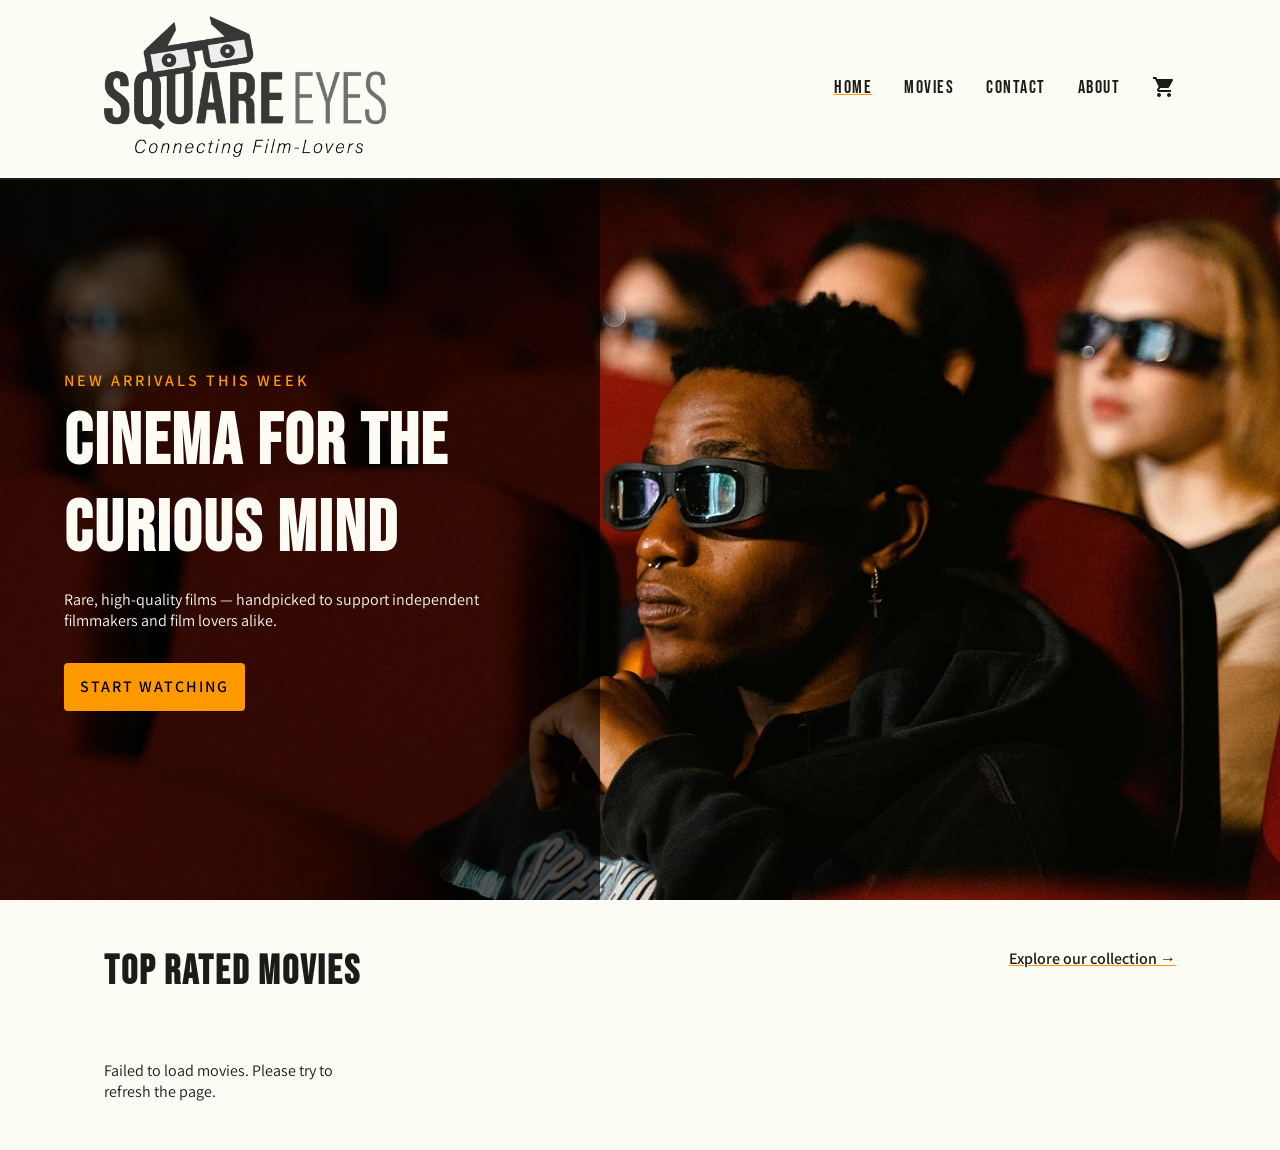
==== public/index.html @ 5e997b41 "WIP: Home page redesign, HTML and scripts update" ====
<!DOCTYPE html>
<html lang="en">

<head>
    <meta charset="UTF-8">
    <meta name="description" content="Discover unique, high-quality films handpicked to support independent filmmakers. Browse and buy movies at Square Eyes.">
    <meta name="viewport" content="width=device-width, initial-scale=1.0">
    <title>Square Eyes - Discover Independent Films</title>
    <link rel="stylesheet" href="assets/css/styles.css">
    <script src="assets/scripts/index.js" type="module" defer></script>
    <script src="assets/scripts/movie-card-renderer.js" type="module" defer></script>
</head>

<body>
<header>
    <div class="site-header">
        <a href="index.html" class="logo" aria-label="Square Eyes home page">
            <img src="assets/images/SquareEyes_Logo.png" alt="">
        </a>
        <nav aria-label="Site navigation menu">
            <ul class="nav-links">
                <li><a class="nav-link nav-link-active" href="index.html">Home</a></li>
                <li><a class="nav-link" href="movies.html">Movies</a></li>
                <li><a class="nav-link" href="contact.html">Contact</a></li>
                <li><a class="nav-link" href="about.html">About</a></li>
                <li>
                    <a href="checkout.html" aria-label="Cart">
                        <span class="material-icons">
                            shopping_cart
                        </span>
                    </a>
                </li>
            </ul>
        </nav>
    </div>
</header>

<main>
    <section class="hero">
        <div class="image-overlay">
            <div class="hero-content">
                <p class="hero-eyebrow">New arrivals this week</p>
                <h1 class="hero-headline">Cinema for the Curious Mind</h1>
                <p class="hero-sub">Rare, high-quality films — handpicked to support independent filmmakers and film lovers alike.</p>
                <button>Start Watching</button>
            </div>
        </div>
    </section>

    <div class="page-wrapper">
        <section class="section-content">
            <div class="top-rated-movies-section-header">
                <h2>Top Rated Movies</h2>
                <a class="link" href="movies.html">Explore our collection →</a>
            </div>
            <div class="card-grid" id="movies-container">
                <p id="loading">Fetching data, please wait...</p>
                <!-- Dynamically populated by JS -->
            </div>
        </section>
    </div>

        <!--<section class="promo-banner">
            <div class="promo-content">
                <p class="eyebrow">Our full collection</p>
                <h2>Hundreds of films.<br>One great price.</h2>
                <a href="movies.html" class="btn btn-outline">Explore our shop</a>
            </div>
            <div class="promo-image"></div>
        </section>
    </div>-->
</main>

<!--<footer>
    <div class="newsletter">
        <div class="page-wrapper newsletter-inner">
            <div class="newsletter-text">
                <p class="eyebrow">Stay in the loop</p>
                <h2>New movie, every week</h2>
                <p>We add fresh titles weekly. Be the first to know!</p>
            </div>
            <form class="newsletter-form" aria-label="Newsletter signup">
                <input type="email" placeholder="name@example.com" aria-label="Email address">
                <button type="submit" class="btn">Subscribe</button>
            </form>
        </div>
    </div>
    <div class="copyright">
        <p>Copyright © 2024 Square Eyes</p>
    </div>
</footer>-->

</body>
</html>
---- public/assets/css/styles.css ----
@import url("reset.css");
@import url("variables.css");
@import url('https://fonts.googleapis.com/icon?family=Material+Icons');

:root {
    font-size: 16px;
}

body {
    background-color: var(--color-background);
    font-size: 1rem;
    font-family: var(--font-body), sans-serif;
    color: var(--color-text);
}

h1, h2, .hero-headline {
    font-family: var(--font-display), sans-serif;
}

h1 {
    font-size: 3.5rem;
    letter-spacing: var(--letter-spacing-md);
}

h2 {
    font-size: 2.5rem;
    letter-spacing: var(--letter-spacing-md);
}

p {
    font-family: var(--font-body), sans-serif;
}

label {
    font-weight: 700;
    font-family: var(--font-body), sans-serif;
}

a {
    text-decoration: none;
    color: inherit;
}

header {
    position: sticky;
    top: 0;
    z-index: 10;
    display: flex;
    justify-content: center;
    background-color: var(--color-background);
    border-bottom: 2px solid var(--color-text);
}

main {
    flex: 1;
}

button {
    font-family: var(--font-body), sans-serif;
    text-transform: uppercase;
    font-size: inherit;
    font-weight: 600;
    letter-spacing: 2px;
    height: 3rem;
    width: auto;
    background-color: var(--color-primary);
    border: none;
    border-radius: 4px;
    padding-inline: 1rem;
}

button:hover {
}

.site-header {
    max-width: 75rem;
    width: 100%;
    padding: 1rem 4rem;
    display: flex;
    align-items: center;
    justify-content: space-between;
}

.logo img {
    width: 282px;
    aspect-ratio: 2;
}

.nav-links {
    list-style: none;
    display: flex;
    gap: 2rem;
    font-size: 1.125rem;
    letter-spacing: 1.5px;
}

.nav-link {
    font-family: var(--font-display), sans-serif;
}

.nav-link:hover {
    text-decoration: underline;
    text-decoration-color: var(--color-border);
}

.nav-link-active, .link {
    text-decoration: underline;
    text-decoration-color: var(--color-primary);
}

.link {
    font-weight: 600;
}

.nav-toggle {
}

.mobile-nav {
}

.mobile-nav ul {
}

.mobile-nav ul li a {
}

.page-wrapper {
    padding-inline: var(--space-7);
    max-width: 75rem;
    width: 100%;
    margin-block: 0;
    margin-inline: auto;
    padding-block: 3rem;
    gap: 3rem;
}

.hero {
    position: relative;
    height: 80vh;
    background-image: url('../images/Hero.jpg');
    background-size: cover;
    background-position: center 30%;
    display: flex;
}

.image-overlay {
    width: 100%;
    max-width: 37.5rem;
    height: 100%;
    background: rgba(0, 0, 0, 0.66);
    display: flex;
    flex-direction: column;
    justify-content: center;
    padding: 4rem;
}

.hero-content {
    color: var(--color-background);
}

.hero-headline {
    font-family: var(--font-display), sans-serif;
    font-size: 4.5rem;
    letter-spacing: 2px;
    padding-bottom: 1rem;
}

.hero-eyebrow {
    color: var(--color-primary);
    font-family: var(--font-body), sans-serif;
    font-weight: 600;
    text-transform: uppercase;
    letter-spacing: 3px;
    padding-bottom: 0.5rem;
}

.hero-sub {
    padding-bottom: 2rem;
}

.top-rated-movies-section-header {
    display: flex;
    justify-content: space-between;
}

.section-content {
    display: flex;
    flex-direction: column;
    gap: 4rem;
}

.card-grid {
    display: grid;
    grid-template-columns: repeat(4, 1fr);
    grid-template-areas: "movie1 movie2 movie3 movie4";
}

.card {
    width: 15.625rem;
    display: flex;
    flex-direction: column;
    gap: 1rem;
    padding: 1rem;
    border: solid 1px var(--color-border);
}

.card-content {
    display: flex;
    flex-direction: column;
    flex: 1;
    gap: var(--space-1);
}

.card-content-row {
    display: flex;
    justify-content: space-between;
    font-weight: 600;
}

.card-title {
    text-transform: uppercase;
    flex: 1;
}

.card img {
    width: 13.625rem;
    height: 21.25rem;
}

.card-tag {
    display: flex;
    align-items: center;
    height: 1.625rem;
    padding: var(--space-1);
    color: var(--color-background);
    background-color: var(--color-text);
    width: fit-content;
    border-radius: 4px;
}

.card-prices {
    display: flex;
    gap: var(--space-1);
}

.card-price-original {
    color: var(--color-text-muted);
    text-decoration: line-through;
}

.promo-banner {
}

.promo-content {
}

.promo-image {
}

.newsletter {
}

.newsletter-inner {
}

.newsletter-text {
}

.newsletter-form {
}

.newsletter-form input {
}

.contact-wrapper, .checkout-wrapper {

}

input,
textarea {
}

.filter-bar {
}

.filter-dropdown {
}

.movie-detail {
}

.movie-info {
}

.checkout-summary {
}

.hidden {
    display: none;
}

@media (max-width: 1024px) {
    .card-grid {
    }
}

@media (max-width: 768px) {
    .card-grid {
        
    }
}

@media (max-width: 480px) {
    :root {
        font-size: 14px;
    }
    
    .card-grid {
        
    }
}
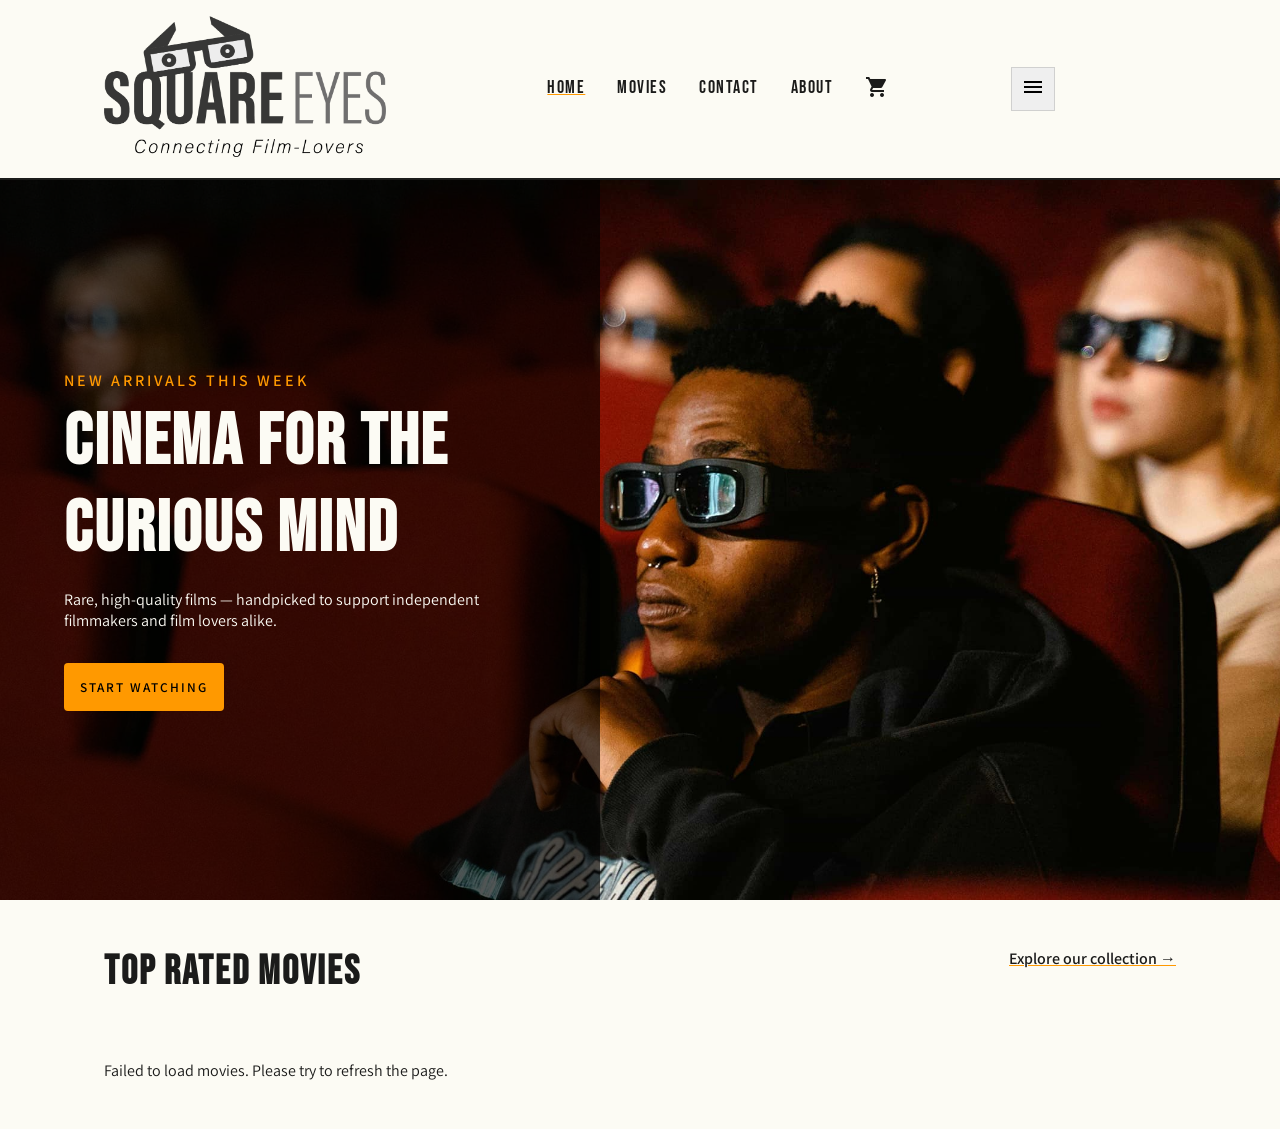
==== commit dda4a61a: "Desktop/Mobile nav work in progress" ====
--- a/public/index.html
+++ b/public/index.html
@@ -17,8 +17,8 @@
         <a href="index.html" class="logo" aria-label="Square Eyes home page">
             <img src="assets/images/SquareEyes_Logo.png" alt="">
         </a>
-        <nav aria-label="Site navigation menu">
-            <ul class="nav-links">
+        <nav class="desktop-nav" aria-label="Site navigation menu">
+            <ul class="desktop-nav-links">
                 <li><a class="nav-link nav-link-active" href="index.html">Home</a></li>
                 <li><a class="nav-link" href="movies.html">Movies</a></li>
                 <li><a class="nav-link" href="contact.html">Contact</a></li>
@@ -32,6 +32,12 @@
                 </li>
             </ul>
         </nav>
+        <button id="toggle-mobile-nav" class="mobile-nav-toggle" aria-label="Menu" type="button">
+            <span class="material-icons">menu</span>
+        </button>
+        <nav class="mobile-nav" aria-label="Mobile navigation menu">
+
+        </nav>
     </div>
 </header>
 
@@ -42,7 +48,7 @@
                 <p class="hero-eyebrow">New arrivals this week</p>
                 <h1 class="hero-headline">Cinema for the Curious Mind</h1>
                 <p class="hero-sub">Rare, high-quality films — handpicked to support independent filmmakers and film lovers alike.</p>
-                <button>Start Watching</button>
+                <button class="primary-button">Start Watching</button>
             </div>
         </div>
     </section>
--- a/public/assets/css/styles.css
+++ b/public/assets/css/styles.css
@@ -57,19 +57,23 @@
 
 button {
     font-family: var(--font-body), sans-serif;
+    border: none;
+}
+
+.primary-button {
+    font-family: var(--font-body), sans-serif;
     text-transform: uppercase;
-    font-size: inherit;
     font-weight: 600;
     letter-spacing: 2px;
     height: 3rem;
     width: auto;
-    background-color: var(--color-primary);
     border: none;
     border-radius: 4px;
     padding-inline: 1rem;
-}
-
-button:hover {
+    background-color: var(--color-primary);
+}
+
+.primary-button:hover {
 }
 
 .site-header {
@@ -86,7 +90,11 @@
     aspect-ratio: 2;
 }
 
-.nav-links {
+.desktop-nav {
+    display: block;
+}
+
+.desktop-nav-links {
     list-style: none;
     display: flex;
     gap: 2rem;
@@ -112,16 +120,13 @@
     font-weight: 600;
 }
 
-.nav-toggle {
+.mobile-nav-toggle {
+    width: 2.75rem;
+    height: 2.75rem;
+    border: 0.5px solid var(--color-border);
 }
 
 .mobile-nav {
-}
-
-.mobile-nav ul {
-}
-
-.mobile-nav ul li a {
 }
 
 .page-wrapper {
@@ -191,12 +196,12 @@
 
 .card-grid {
     display: grid;
-    grid-template-columns: repeat(4, 1fr);
-    grid-template-areas: "movie1 movie2 movie3 movie4";
+    grid-template-columns: repeat(auto-fit, minmax(min(100%, 155px), 1fr));
+    gap: var(--space-3);
 }
 
 .card {
-    width: 15.625rem;
+    width: 100%;
     display: flex;
     flex-direction: column;
     gap: 1rem;
@@ -208,13 +213,14 @@
     display: flex;
     flex-direction: column;
     flex: 1;
-    gap: var(--space-1);
+    gap: var(--space-2);
 }
 
 .card-content-row {
     display: flex;
     justify-content: space-between;
     font-weight: 600;
+    flex-wrap: wrap;
 }
 
 .card-title {
@@ -223,8 +229,8 @@
 }
 
 .card img {
-    width: 13.625rem;
-    height: 21.25rem;
+    width: 100%;
+    aspect-ratio: 2/3;
 }
 
 .card-tag {
@@ -300,22 +306,33 @@
 }
 
 @media (max-width: 1024px) {
-    .card-grid {
-    }
+
 }
 
 @media (max-width: 768px) {
-    .card-grid {
-        
-    }
+
 }
 
 @media (max-width: 480px) {
     :root {
         font-size: 14px;
     }
-    
-    .card-grid {
-        
-    }
-}
+
+    .primary-button {
+        height: 2.75rem;
+    }
+
+    .desktop-nav {
+        display: none;
+    }
+
+    .hero-headline {
+        font-size: 3rem;
+    }
+
+    .top-rated-movies-section-header {
+        flex-direction: column;
+        gap: 0.5rem;
+    }
+
+}
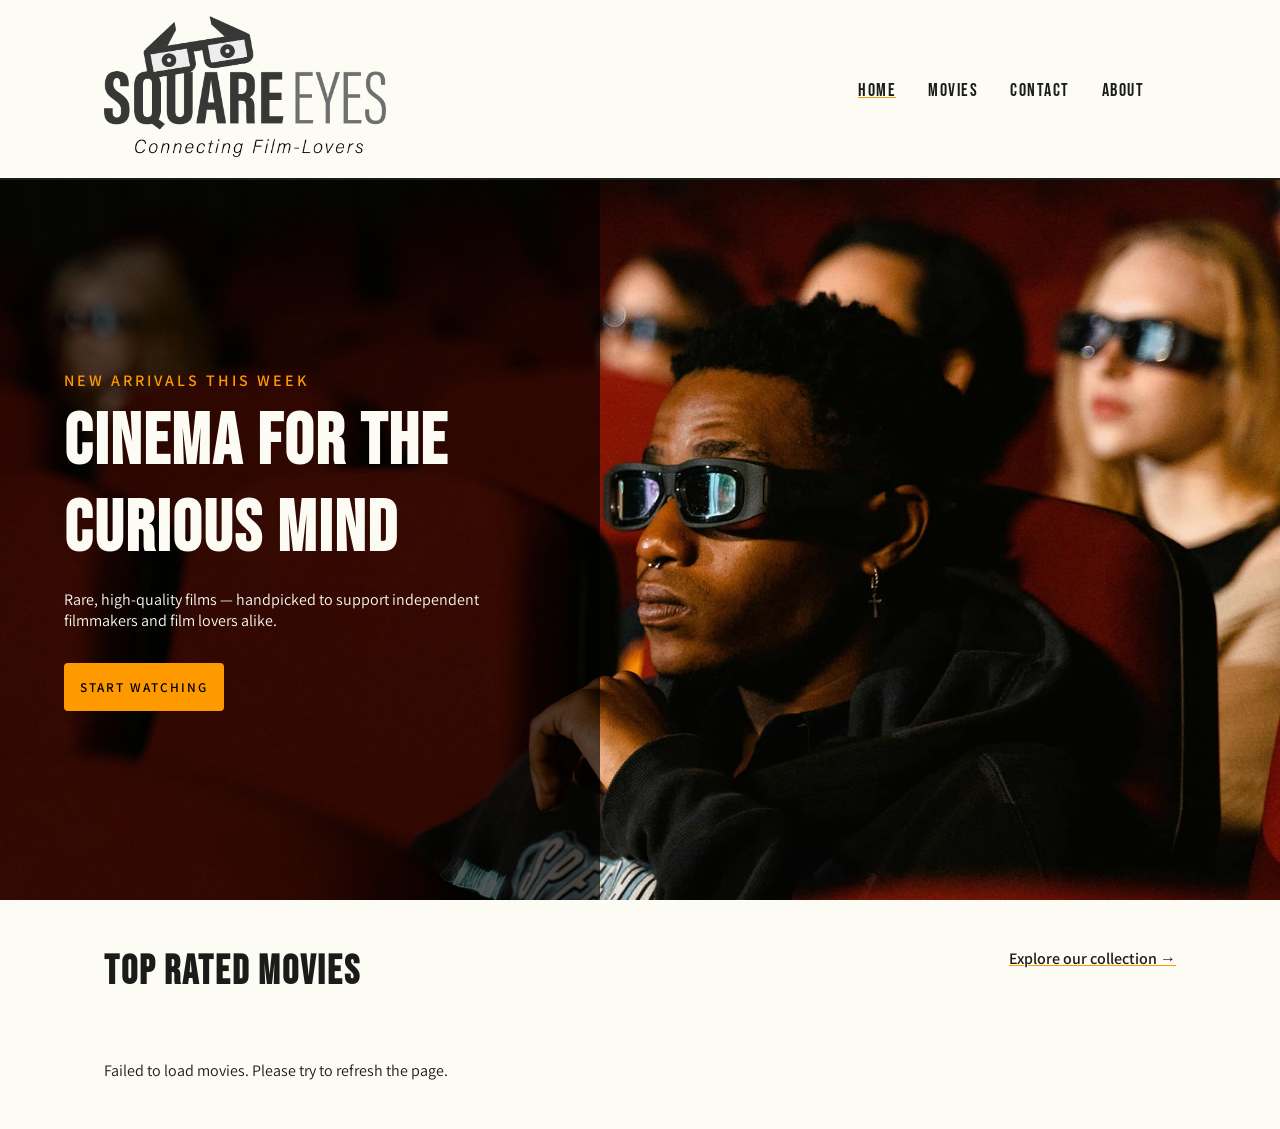
==== commit ccf56e1f: "Moved Header (desktop) into header.js." ====
--- a/public/index.html
+++ b/public/index.html
@@ -7,39 +7,13 @@
     <meta name="viewport" content="width=device-width, initial-scale=1.0">
     <title>Square Eyes - Discover Independent Films</title>
     <link rel="stylesheet" href="assets/css/styles.css">
+    <script src="assets/scripts/header.js" defer></script>
     <script src="assets/scripts/index.js" type="module" defer></script>
     <script src="assets/scripts/movie-card-renderer.js" type="module" defer></script>
 </head>
 
-<body>
-<header>
-    <div class="site-header">
-        <a href="index.html" class="logo" aria-label="Square Eyes home page">
-            <img src="assets/images/SquareEyes_Logo.png" alt="">
-        </a>
-        <nav class="desktop-nav" aria-label="Site navigation menu">
-            <ul class="desktop-nav-links">
-                <li><a class="nav-link nav-link-active" href="index.html">Home</a></li>
-                <li><a class="nav-link" href="movies.html">Movies</a></li>
-                <li><a class="nav-link" href="contact.html">Contact</a></li>
-                <li><a class="nav-link" href="about.html">About</a></li>
-                <li>
-                    <a href="checkout.html" aria-label="Cart">
-                        <span class="material-icons">
-                            shopping_cart
-                        </span>
-                    </a>
-                </li>
-            </ul>
-        </nav>
-        <button id="toggle-mobile-nav" class="mobile-nav-toggle" aria-label="Menu" type="button">
-            <span class="material-icons">menu</span>
-        </button>
-        <nav class="mobile-nav" aria-label="Mobile navigation menu">
-
-        </nav>
-    </div>
-</header>
+<body data-page="index">
+<header></header>
 
 <main>
     <section class="hero">
@@ -92,7 +66,7 @@
         </div>
     </div>
     <div class="copyright">
-        <p>Copyright © 2024 Square Eyes</p>
+        <p>Copyright © 2026 Square Eyes</p>
     </div>
 </footer>-->
 
--- a/public/assets/css/styles.css
+++ b/public/assets/css/styles.css
@@ -111,7 +111,7 @@
     text-decoration-color: var(--color-border);
 }
 
-.nav-link-active, .link {
+.desktop-nav-link-active, .link {
     text-decoration: underline;
     text-decoration-color: var(--color-primary);
 }
@@ -127,6 +127,14 @@
 }
 
 .mobile-nav {
+    display: flex;
+    flex-direction: column;
+    padding-top: 0.5rem;
+    border-bottom: 0.5px solid var(--color-border);
+}
+
+.mobile-nav > .nav-link {
+    border: 1px solid red;
 }
 
 .page-wrapper {
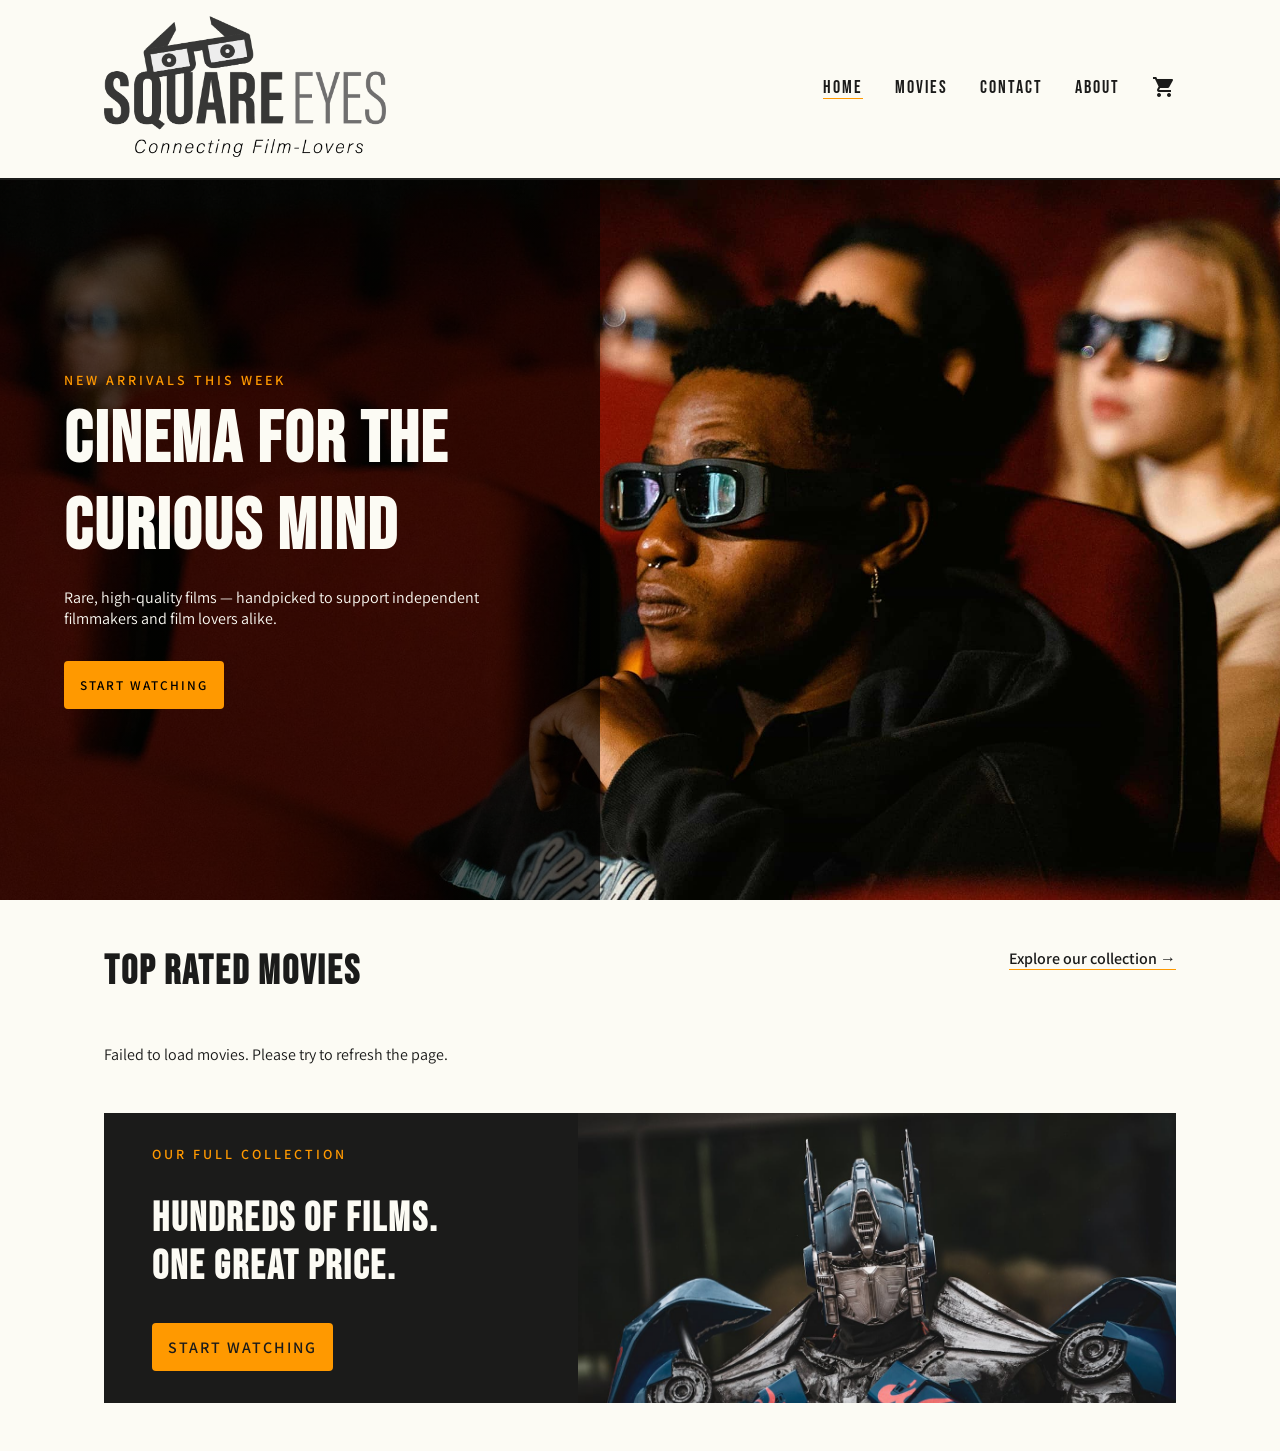
==== commit 5b5e512a: "Added promo banner and removed commented out old footer from index.html." ====
--- a/public/index.html
+++ b/public/index.html
@@ -19,14 +19,13 @@
     <section class="hero">
         <div class="image-overlay">
             <div class="hero-content">
-                <p class="hero-eyebrow">New arrivals this week</p>
+                <p class="hero-eyebrow eyebrow">New arrivals this week</p>
                 <h1 class="hero-headline">Cinema for the Curious Mind</h1>
                 <p class="hero-sub">Rare, high-quality films — handpicked to support independent filmmakers and film lovers alike.</p>
                 <button class="primary-button">Start Watching</button>
             </div>
         </div>
     </section>
-
     <div class="page-wrapper">
         <section class="section-content">
             <div class="top-rated-movies-section-header">
@@ -38,37 +37,17 @@
                 <!-- Dynamically populated by JS -->
             </div>
         </section>
+        <section class="section-content">
+            <div class="promo-banner">
+                <div class="promo-content">
+                    <p class="eyebrow">Our full collection</p>
+                    <h2>Hundreds of films.<br>One great price.</h2>
+                    <a href="movies.html" class="primary-button">Start Watching</a>
+                </div>
+                <div class="promo-image"></div>
+            </div>
+        </section>
     </div>
-
-        <!--<section class="promo-banner">
-            <div class="promo-content">
-                <p class="eyebrow">Our full collection</p>
-                <h2>Hundreds of films.<br>One great price.</h2>
-                <a href="movies.html" class="btn btn-outline">Explore our shop</a>
-            </div>
-            <div class="promo-image"></div>
-        </section>
-    </div>-->
 </main>
-
-<!--<footer>
-    <div class="newsletter">
-        <div class="page-wrapper newsletter-inner">
-            <div class="newsletter-text">
-                <p class="eyebrow">Stay in the loop</p>
-                <h2>New movie, every week</h2>
-                <p>We add fresh titles weekly. Be the first to know!</p>
-            </div>
-            <form class="newsletter-form" aria-label="Newsletter signup">
-                <input type="email" placeholder="name@example.com" aria-label="Email address">
-                <button type="submit" class="btn">Subscribe</button>
-            </form>
-        </div>
-    </div>
-    <div class="copyright">
-        <p>Copyright © 2026 Square Eyes</p>
-    </div>
-</footer>-->
-
 </body>
 </html>
--- a/public/assets/css/styles.css
+++ b/public/assets/css/styles.css
@@ -69,7 +69,7 @@
     width: auto;
     border: none;
     border-radius: 4px;
-    padding-inline: 1rem;
+    padding-inline: var(--space-3);
     background-color: var(--color-primary);
 }
 
@@ -79,14 +79,15 @@
 .site-header {
     max-width: 75rem;
     width: 100%;
-    padding: 1rem 4rem;
-    display: flex;
+    padding: var(--space-3) var(--space-7);
+    display: flex;
+    flex-wrap: wrap;
     align-items: center;
     justify-content: space-between;
 }
 
 .logo img {
-    width: 282px;
+    width: 17.625rem;
     aspect-ratio: 2;
 }
 
@@ -97,9 +98,9 @@
 .desktop-nav-links {
     list-style: none;
     display: flex;
-    gap: 2rem;
+    gap: var(--space-5);
     font-size: 1.125rem;
-    letter-spacing: 1.5px;
+    letter-spacing: 2px;
 }
 
 .nav-link {
@@ -107,34 +108,50 @@
 }
 
 .nav-link:hover {
-    text-decoration: underline;
-    text-decoration-color: var(--color-border);
-}
-
-.desktop-nav-link-active, .link {
-    text-decoration: underline;
-    text-decoration-color: var(--color-primary);
+    border-bottom: 1px solid var(--color-border);
+}
+
+.nav-link-active, .link {
+    border-bottom: 1px solid var(--color-primary);
 }
 
 .link {
     font-weight: 600;
+    height: fit-content;
 }
 
 .mobile-nav-toggle {
-    width: 2.75rem;
-    height: 2.75rem;
-    border: 0.5px solid var(--color-border);
+    display: none;
 }
 
 .mobile-nav {
-    display: flex;
-    flex-direction: column;
-    padding-top: 0.5rem;
-    border-bottom: 0.5px solid var(--color-border);
-}
-
-.mobile-nav > .nav-link {
-    border: 1px solid red;
+    display: none;
+}
+
+.mobile-nav-links {
+    list-style: none;
+    display: flex;
+    flex-direction: column;
+    align-items: flex-end;
+    gap: var(--space-1);
+    font-size: 1rem;
+    letter-spacing: 2px;
+    padding-block: var(--space-1);
+    padding-inline: 0;
+    width: 100%;
+}
+
+.mobile-nav-links li {
+    width: 100%;
+}
+
+.mobile-nav .nav-link {
+    display: flex;
+    justify-content: flex-end;
+    align-items: center;
+    min-height: 3rem;
+    border-bottom: 1px solid var(--color-border);
+    gap: var(--space-1);
 }
 
 .page-wrapper {
@@ -143,8 +160,10 @@
     width: 100%;
     margin-block: 0;
     margin-inline: auto;
-    padding-block: 3rem;
-    gap: 3rem;
+    padding-block: var(--space-6);
+    display: flex;
+    flex-direction: column;
+    gap: var(--space-6);
 }
 
 .hero {
@@ -160,14 +179,15 @@
     width: 100%;
     max-width: 37.5rem;
     height: 100%;
-    background: rgba(0, 0, 0, 0.66);
+    background: linear-gradient(to right, rgba(0, 0, 0, 0.66) 100%, transparent);
     display: flex;
     flex-direction: column;
     justify-content: center;
-    padding: 4rem;
+    padding: var(--space-7);
 }
 
 .hero-content {
+    max-width: 29.5rem;
     color: var(--color-background);
 }
 
@@ -175,20 +195,24 @@
     font-family: var(--font-display), sans-serif;
     font-size: 4.5rem;
     letter-spacing: 2px;
-    padding-bottom: 1rem;
-}
-
-.hero-eyebrow {
+    padding-bottom: var(--space-3);
+}
+
+.eyebrow {
     color: var(--color-primary);
     font-family: var(--font-body), sans-serif;
+    font-size: 0.875rem;
     font-weight: 600;
     text-transform: uppercase;
     letter-spacing: 3px;
-    padding-bottom: 0.5rem;
+}
+
+.hero-eyebrow {
+    padding-bottom: var(--space-2);
 }
 
 .hero-sub {
-    padding-bottom: 2rem;
+    padding-bottom: var(--space-5);
 }
 
 .top-rated-movies-section-header {
@@ -199,7 +223,7 @@
 .section-content {
     display: flex;
     flex-direction: column;
-    gap: 4rem;
+    gap: var(--space-6);
 }
 
 .card-grid {
@@ -212,8 +236,8 @@
     width: 100%;
     display: flex;
     flex-direction: column;
-    gap: 1rem;
-    padding: 1rem;
+    gap: var(--space-3);
+    padding: var(--space-3);
     border: solid 1px var(--color-border);
 }
 
@@ -263,12 +287,33 @@
 }
 
 .promo-banner {
+    display: flex;
 }
 
 .promo-content {
+    display: flex;
+    flex-direction: column;
+    background-color: var(--color-text);
+    color: var(--color-background);
+    flex: 1;
+    gap: var(--space-5);
+    padding-inline: var(--space-6);
+    padding-block: var(--space-5);
+    max-width: 29.625rem;
+}
+
+.promo-content .primary-button {
+    width: fit-content;
+    color: var(--color-text);
+    display: flex;
+    align-items: center;
 }
 
 .promo-image {
+    background-image: url('../images/Banner.jpg');
+    background-size: cover;
+    background-position: center 30%;
+    flex: 1;
 }
 
 .newsletter {
@@ -314,11 +359,52 @@
 }
 
 @media (max-width: 1024px) {
-
+    .image-overlay {
+        max-width: 100%;
+    }
 }
 
 @media (max-width: 768px) {
-
+    .desktop-nav {
+        display: none;
+    }
+
+    .mobile-nav-toggle {
+        display: flex;
+        align-items: center;
+        justify-content: center;
+        width: 2.75rem;
+        height: 2.75rem;
+        border: 1px solid var(--color-border);
+        background-color: var(--color-background);
+    }
+
+    .mobile-nav {
+        width: 100%;
+        padding-top: var(--space-2);
+    }
+
+    .mobile-nav.is-open {
+        display: flex;
+    }
+
+    .logo img {
+        width: 13.5rem;
+    }
+
+    .nav-link-active {
+        padding-right: var(--space-2);
+        border-bottom: none;
+        border-right: 3px solid var(--color-primary);
+    }
+
+    .promo-content {
+        max-width: 100%;
+    }
+    
+    .promo-image {
+        display: none;
+    }
 }
 
 @media (max-width: 480px) {
@@ -326,21 +412,29 @@
         font-size: 14px;
     }
 
+    .logo img {
+        width: 9.75rem;
+    }
+
+    .site-header {
+        padding: 4.25rem 1rem 1rem 1rem;
+    }
+    
+    .material-icons {
+        font-size: 1.25rem;    
+    }
+
     .primary-button {
         height: 2.75rem;
     }
 
-    .desktop-nav {
-        display: none;
-    }
-
     .hero-headline {
         font-size: 3rem;
     }
 
     .top-rated-movies-section-header {
         flex-direction: column;
-        gap: 0.5rem;
-    }
-
-}
+        align-items: flex-start;
+        gap: var(--space-2);
+    }
+}
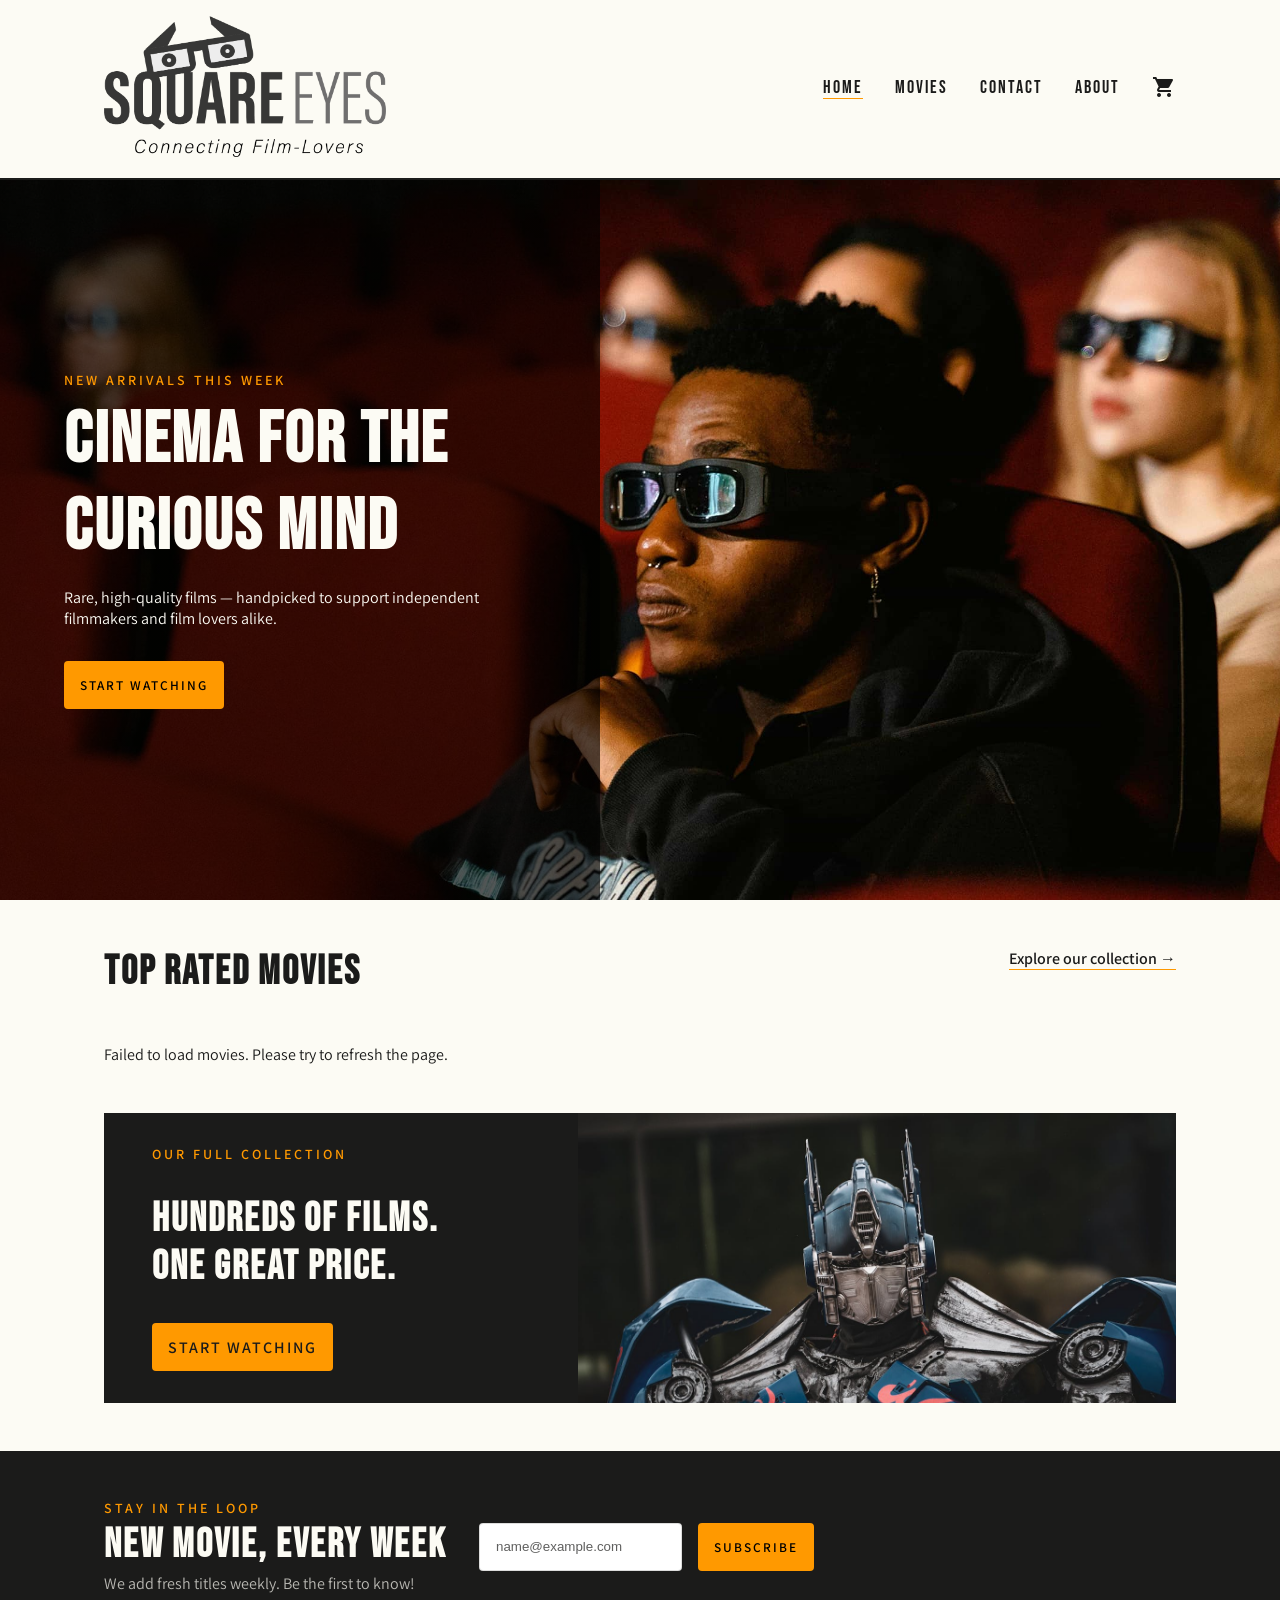
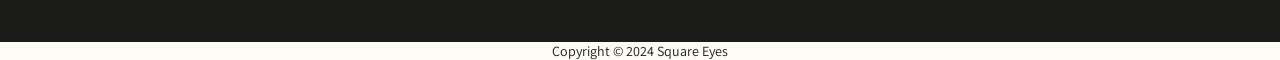
==== commit 4606461f: "Added Footer and finalised home page." ====
--- a/public/index.html
+++ b/public/index.html
@@ -8,6 +8,7 @@
     <title>Square Eyes - Discover Independent Films</title>
     <link rel="stylesheet" href="assets/css/styles.css">
     <script src="assets/scripts/header.js" defer></script>
+    <script src="assets/scripts/footer.js" defer></script>
     <script src="assets/scripts/index.js" type="module" defer></script>
     <script src="assets/scripts/movie-card-renderer.js" type="module" defer></script>
 </head>
--- a/public/assets/css/styles.css
+++ b/public/assets/css/styles.css
@@ -19,12 +19,12 @@
 
 h1 {
     font-size: 3.5rem;
-    letter-spacing: var(--letter-spacing-md);
+    letter-spacing: var(--letter-space-1);
 }
 
 h2 {
     font-size: 2.5rem;
-    letter-spacing: var(--letter-spacing-md);
+    letter-spacing: var(--letter-space-1);
 }
 
 p {
@@ -32,8 +32,7 @@
 }
 
 label {
-    font-weight: 700;
-    font-family: var(--font-body), sans-serif;
+     font-weight: 600;
 }
 
 a {
@@ -64,11 +63,11 @@
     font-family: var(--font-body), sans-serif;
     text-transform: uppercase;
     font-weight: 600;
-    letter-spacing: 2px;
+    letter-spacing: var(--letter-space-1);
     height: 3rem;
     width: auto;
     border: none;
-    border-radius: 4px;
+    border-radius: 0.25rem;
     padding-inline: var(--space-3);
     background-color: var(--color-primary);
 }
@@ -100,7 +99,7 @@
     display: flex;
     gap: var(--space-5);
     font-size: 1.125rem;
-    letter-spacing: 2px;
+    letter-spacing: var(--letter-space-1);
 }
 
 .nav-link {
@@ -135,7 +134,7 @@
     align-items: flex-end;
     gap: var(--space-1);
     font-size: 1rem;
-    letter-spacing: 2px;
+    letter-spacing: var(--letter-space-1);
     padding-block: var(--space-1);
     padding-inline: 0;
     width: 100%;
@@ -194,7 +193,7 @@
 .hero-headline {
     font-family: var(--font-display), sans-serif;
     font-size: 4.5rem;
-    letter-spacing: 2px;
+    letter-spacing: var(--letter-space-1);
     padding-bottom: var(--space-3);
 }
 
@@ -204,7 +203,7 @@
     font-size: 0.875rem;
     font-weight: 600;
     text-transform: uppercase;
-    letter-spacing: 3px;
+    letter-spacing: var(--letter-space-2);
 }
 
 .hero-eyebrow {
@@ -270,10 +269,12 @@
     align-items: center;
     height: 1.625rem;
     padding: var(--space-1);
+    font-size: 0.875rem;
+    font-weight: 600;
     color: var(--color-background);
     background-color: var(--color-text);
     width: fit-content;
-    border-radius: 4px;
+    border-radius: 0.25rem;
 }
 
 .card-prices {
@@ -317,26 +318,64 @@
 }
 
 .newsletter {
-}
-
-.newsletter-inner {
+    background-color: var(--color-text);
+}
+
+.newsletter-content {
+    display: flex;
+    flex-direction: row;
+    gap: var(--space-5);
+    align-items: center;
 }
 
 .newsletter-text {
+    display: flex;
+    flex-direction: column;
+    gap: var(--space-1);
+}
+
+.newsletter-text h2 {
+    color: var(--color-background);
+}
+
+.newsletter-subtext {
+    color: var(--color-dark-text-muted);
 }
 
 .newsletter-form {
-}
-
-.newsletter-form input {
-}
-
-.contact-wrapper, .checkout-wrapper {
-
-}
-
-input,
-textarea {
+    display: flex;
+    gap: var(--space-3);
+}
+
+.input-text {
+    background: #FFFFFF;
+    padding-inline: var(--space-3);
+    border: 1px solid var(--color-border);
+    border-radius: 0.25rem;
+}
+
+.input-text::placeholder {
+    color: var(--color-text-muted);
+}
+
+.input-text:focus {
+    outline: 2px solid var(--color-primary);
+    outline-offset: 0;
+}
+
+.input-regular {
+    height: 3rem;
+}
+
+.input-area {
+    padding-block: var(--space-3);
+    resize: none;
+}
+
+.copyright {
+    font-size: 0.875rem;
+    display: flex;
+    justify-content: center;
 }
 
 .filter-bar {
@@ -405,11 +444,20 @@
     .promo-image {
         display: none;
     }
+    
+    .newsletter-content {
+        flex-direction: column;
+        align-self: center;
+    }
+    
+    .newsletter-form {
+        width: 100%;
+    }
 }
 
 @media (max-width: 480px) {
-    :root {
-        font-size: 14px;
+    body {
+        font-size: 0.875rem;
     }
 
     .logo img {
@@ -419,13 +467,25 @@
     .site-header {
         padding: 4.25rem 1rem 1rem 1rem;
     }
-    
+
     .material-icons {
-        font-size: 1.25rem;    
+        font-size: 1.25rem;
     }
 
     .primary-button {
         height: 2.75rem;
+    }
+
+    h1 {
+        font-size: 2.5rem;
+    }
+
+    h2 {
+        font-size: 2rem;
+    }
+
+    h3 {
+        font-size: 1.5rem;
     }
 
     .hero-headline {
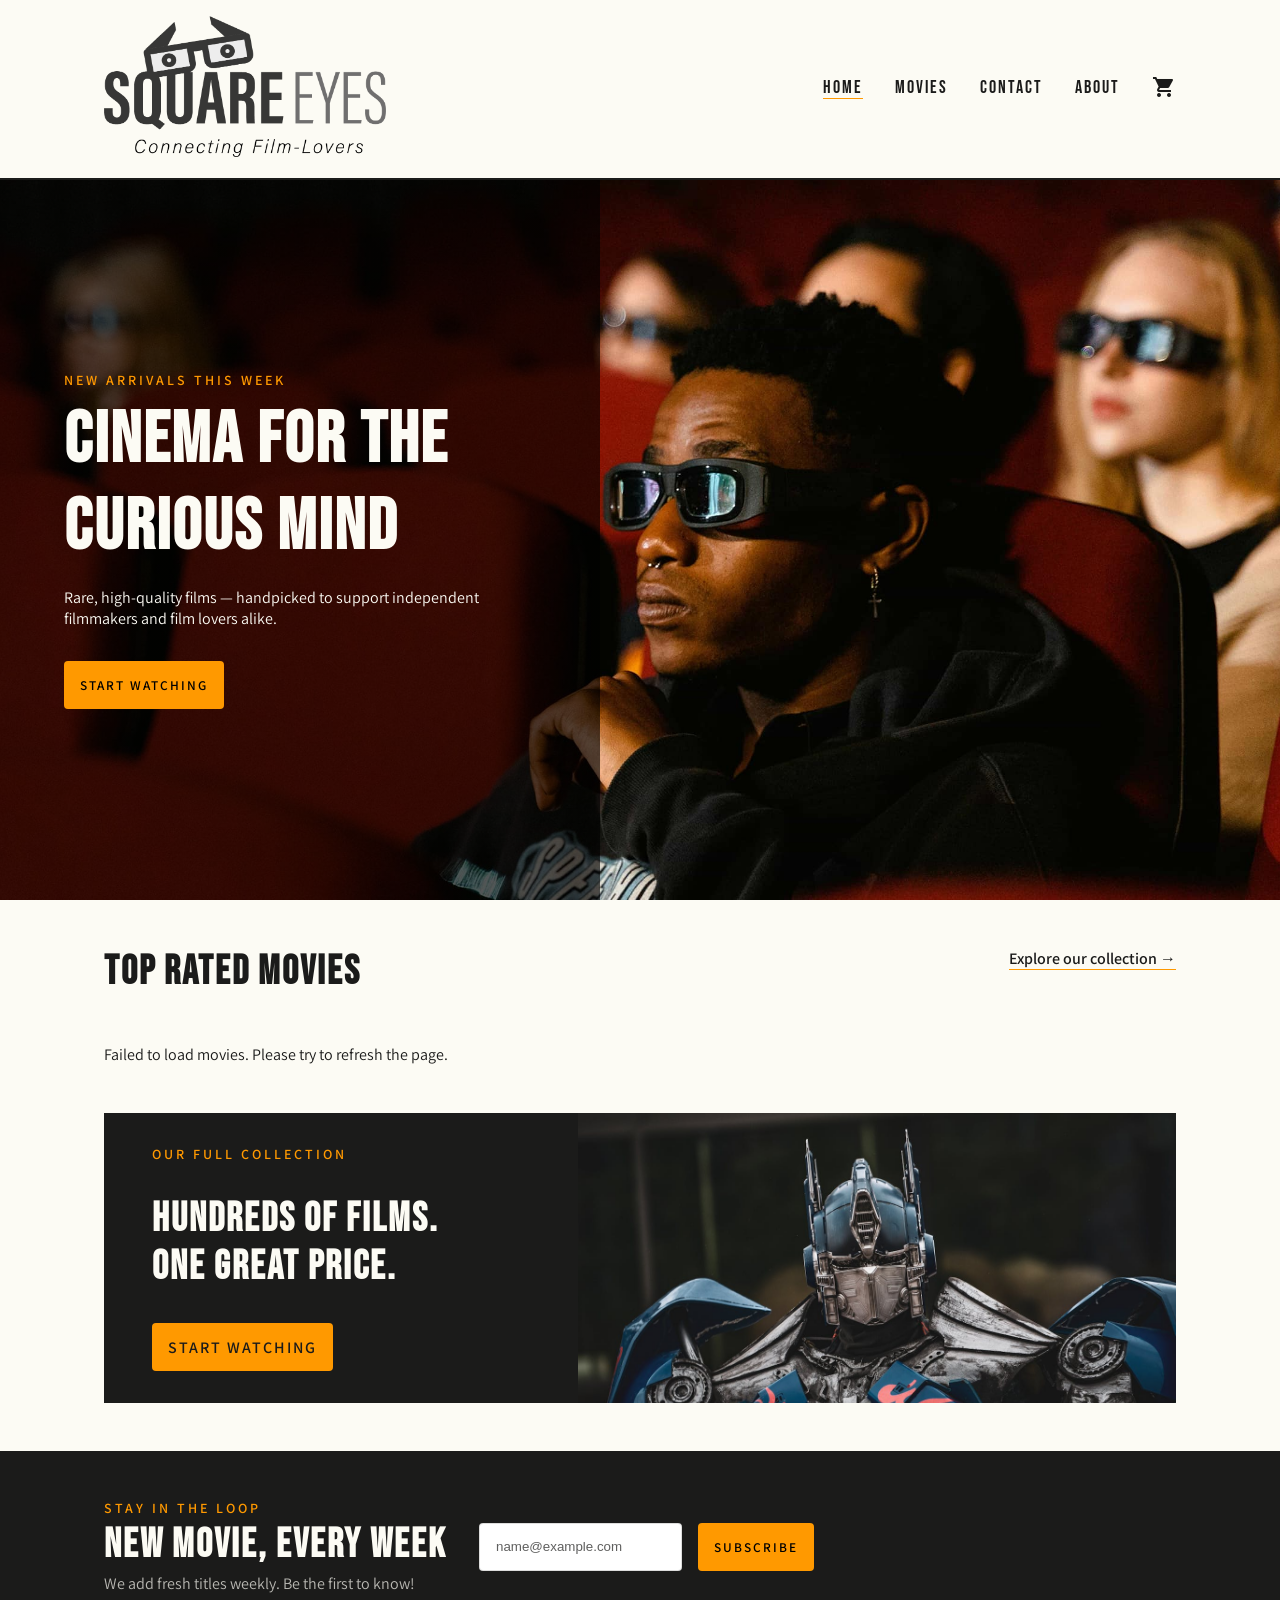
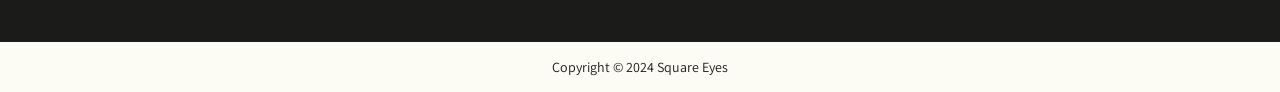
==== commit e12a7263: "Updated Footer to leave <footer></footer> placeholders in the HTML code, like we have done with <hea" ====
--- a/public/index.html
+++ b/public/index.html
@@ -1,6 +1,5 @@
 <!DOCTYPE html>
 <html lang="en">
-
 <head>
     <meta charset="UTF-8">
     <meta name="description" content="Discover unique, high-quality films handpicked to support independent filmmakers. Browse and buy movies at Square Eyes.">
@@ -12,10 +11,8 @@
     <script src="assets/scripts/index.js" type="module" defer></script>
     <script src="assets/scripts/movie-card-renderer.js" type="module" defer></script>
 </head>
-
 <body data-page="index">
 <header></header>
-
 <main>
     <section class="hero">
         <div class="image-overlay">
@@ -50,5 +47,6 @@
         </section>
     </div>
 </main>
+<footer></footer>
 </body>
 </html>
--- a/public/assets/css/styles.css
+++ b/public/assets/css/styles.css
@@ -227,7 +227,7 @@
 
 .card-grid {
     display: grid;
-    grid-template-columns: repeat(auto-fit, minmax(min(100%, 155px), 1fr));
+    grid-template-columns: repeat(auto-fit, minmax(min(100%, max(155px, calc((100% - 3 * var(--space-3)) / 4))), 1fr));
     gap: var(--space-3);
 }
 
@@ -376,6 +376,7 @@
     font-size: 0.875rem;
     display: flex;
     justify-content: center;
+    padding-block: var(--space-3);
 }
 
 .filter-bar {
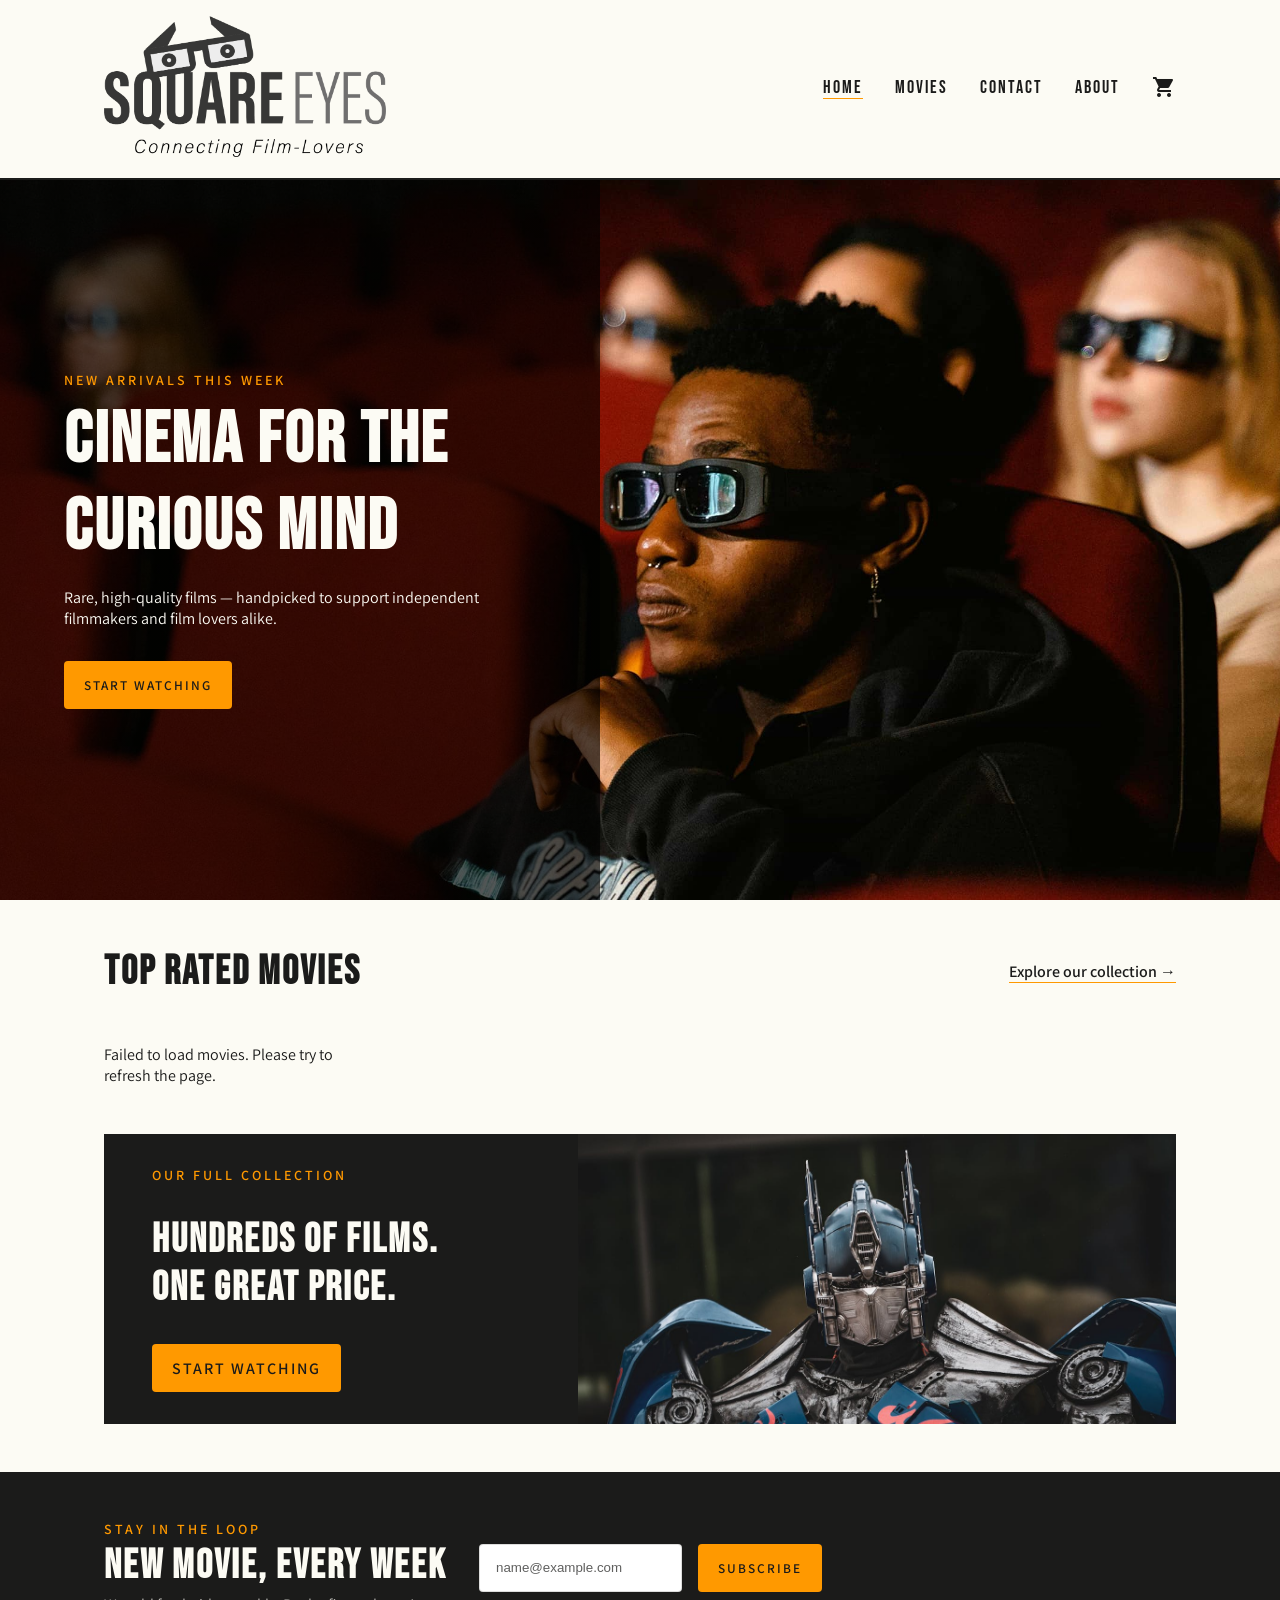
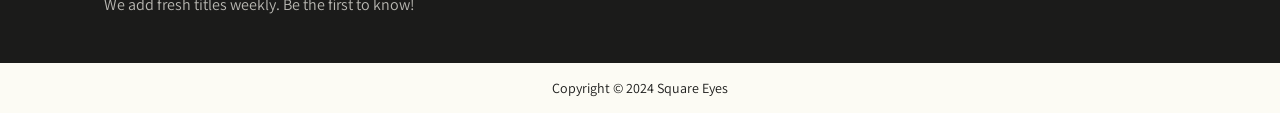
==== commit 092c9b97: "Movies page filter with active state, responsive typography tokens, and various CSS/layout fixes acr" ====
--- a/public/index.html
+++ b/public/index.html
@@ -20,13 +20,13 @@
                 <p class="hero-eyebrow eyebrow">New arrivals this week</p>
                 <h1 class="hero-headline">Cinema for the Curious Mind</h1>
                 <p class="hero-sub">Rare, high-quality films — handpicked to support independent filmmakers and film lovers alike.</p>
-                <button class="primary-button">Start Watching</button>
+                <button class="btn btn-primary">Start Watching</button>
             </div>
         </div>
     </section>
     <div class="page-wrapper">
         <section class="section-content">
-            <div class="top-rated-movies-section-header">
+            <div class="movies-section-header">
                 <h2>Top Rated Movies</h2>
                 <a class="link" href="movies.html">Explore our collection →</a>
             </div>
@@ -40,7 +40,7 @@
                 <div class="promo-content">
                     <p class="eyebrow">Our full collection</p>
                     <h2>Hundreds of films.<br>One great price.</h2>
-                    <a href="movies.html" class="primary-button">Start Watching</a>
+                    <a href="movies.html" class="btn btn-primary">Start Watching</a>
                 </div>
                 <div class="promo-image"></div>
             </div>
--- a/public/assets/css/styles.css
+++ b/public/assets/css/styles.css
@@ -57,22 +57,51 @@
 button {
     font-family: var(--font-body), sans-serif;
     border: none;
-}
-
-.primary-button {
-    font-family: var(--font-body), sans-serif;
+    cursor: pointer;
+}
+
+.btn {
+    letter-spacing: var(--letter-space-1);
+    border: 0.25rem solid transparent;
+    border-radius: 0.25rem;
+}
+
+.btn-primary {
     text-transform: uppercase;
     font-weight: 600;
-    letter-spacing: var(--letter-space-1);
+    background: var(--color-primary);
+    color: var(--color-text);
     height: 3rem;
-    width: auto;
-    border: none;
-    border-radius: 0.25rem;
     padding-inline: var(--space-3);
-    background-color: var(--color-primary);
-}
-
-.primary-button:hover {
+}
+
+.btn-primary:hover {
+    background-color: var(--color-background);
+    border-color: var(--color-primary);
+    cursor: pointer;
+}
+
+.btn-filter {
+    background: var(--color-background);
+    color: var(--color-text);
+    border-color: var(--color-border);
+    height: 2.25rem;
+    padding-inline: var(--space-3);
+}
+
+.btn-filter-active {
+    background: var(--color-primary);
+    border-color: var(--color-primary);
+}
+
+.btn-added-to-cart {
+    background-color: var(--color-success);
+}
+
+.btn-added-to-cart:hover {
+    background-color: var(--color-danger);
+    border-color: transparent;
+    color: var(--color-background);
 }
 
 .site-header {
@@ -214,11 +243,6 @@
     padding-bottom: var(--space-5);
 }
 
-.top-rated-movies-section-header {
-    display: flex;
-    justify-content: space-between;
-}
-
 .section-content {
     display: flex;
     flex-direction: column;
@@ -227,7 +251,7 @@
 
 .card-grid {
     display: grid;
-    grid-template-columns: repeat(auto-fit, minmax(min(100%, max(155px, calc((100% - 3 * var(--space-3)) / 4))), 1fr));
+    grid-template-columns: repeat(auto-fill, minmax(min(100%, max(155px, calc((100% - 3 * var(--space-3)) / 4))), 1fr));
     gap: var(--space-3);
 }
 
@@ -303,7 +327,7 @@
     max-width: 29.625rem;
 }
 
-.promo-content .primary-button {
+.promo-content .btn-primary {
     width: fit-content;
     color: var(--color-text);
     display: flex;
@@ -379,10 +403,36 @@
     padding-block: var(--space-3);
 }
 
-.filter-bar {
-}
-
-.filter-dropdown {
+.movies-filter-wrapper {
+    display: flex;
+    flex-direction: column;
+}
+
+.movies-filter-dropdown {
+    width: 100%;
+}
+
+.movies-section-header {
+    display: flex;
+    justify-content: space-between;
+    flex-wrap: wrap;
+    align-items: center;
+}
+
+.btn-movie-filter {
+    display: flex;
+    align-items: center;
+    justify-content: center;
+    gap: var(--space-2);
+}
+
+.movies-filter-dropdown ul {
+    display: flex;
+    flex-direction: column;
+    gap: var(--space-2);
+    padding-inline: var(--space-2);
+    padding-block: var(--space-2);
+    list-style: none;
 }
 
 .movie-detail {
@@ -493,7 +543,7 @@
         font-size: 3rem;
     }
 
-    .top-rated-movies-section-header {
+    .movies-section-header {
         flex-direction: column;
         align-items: flex-start;
         gap: var(--space-2);
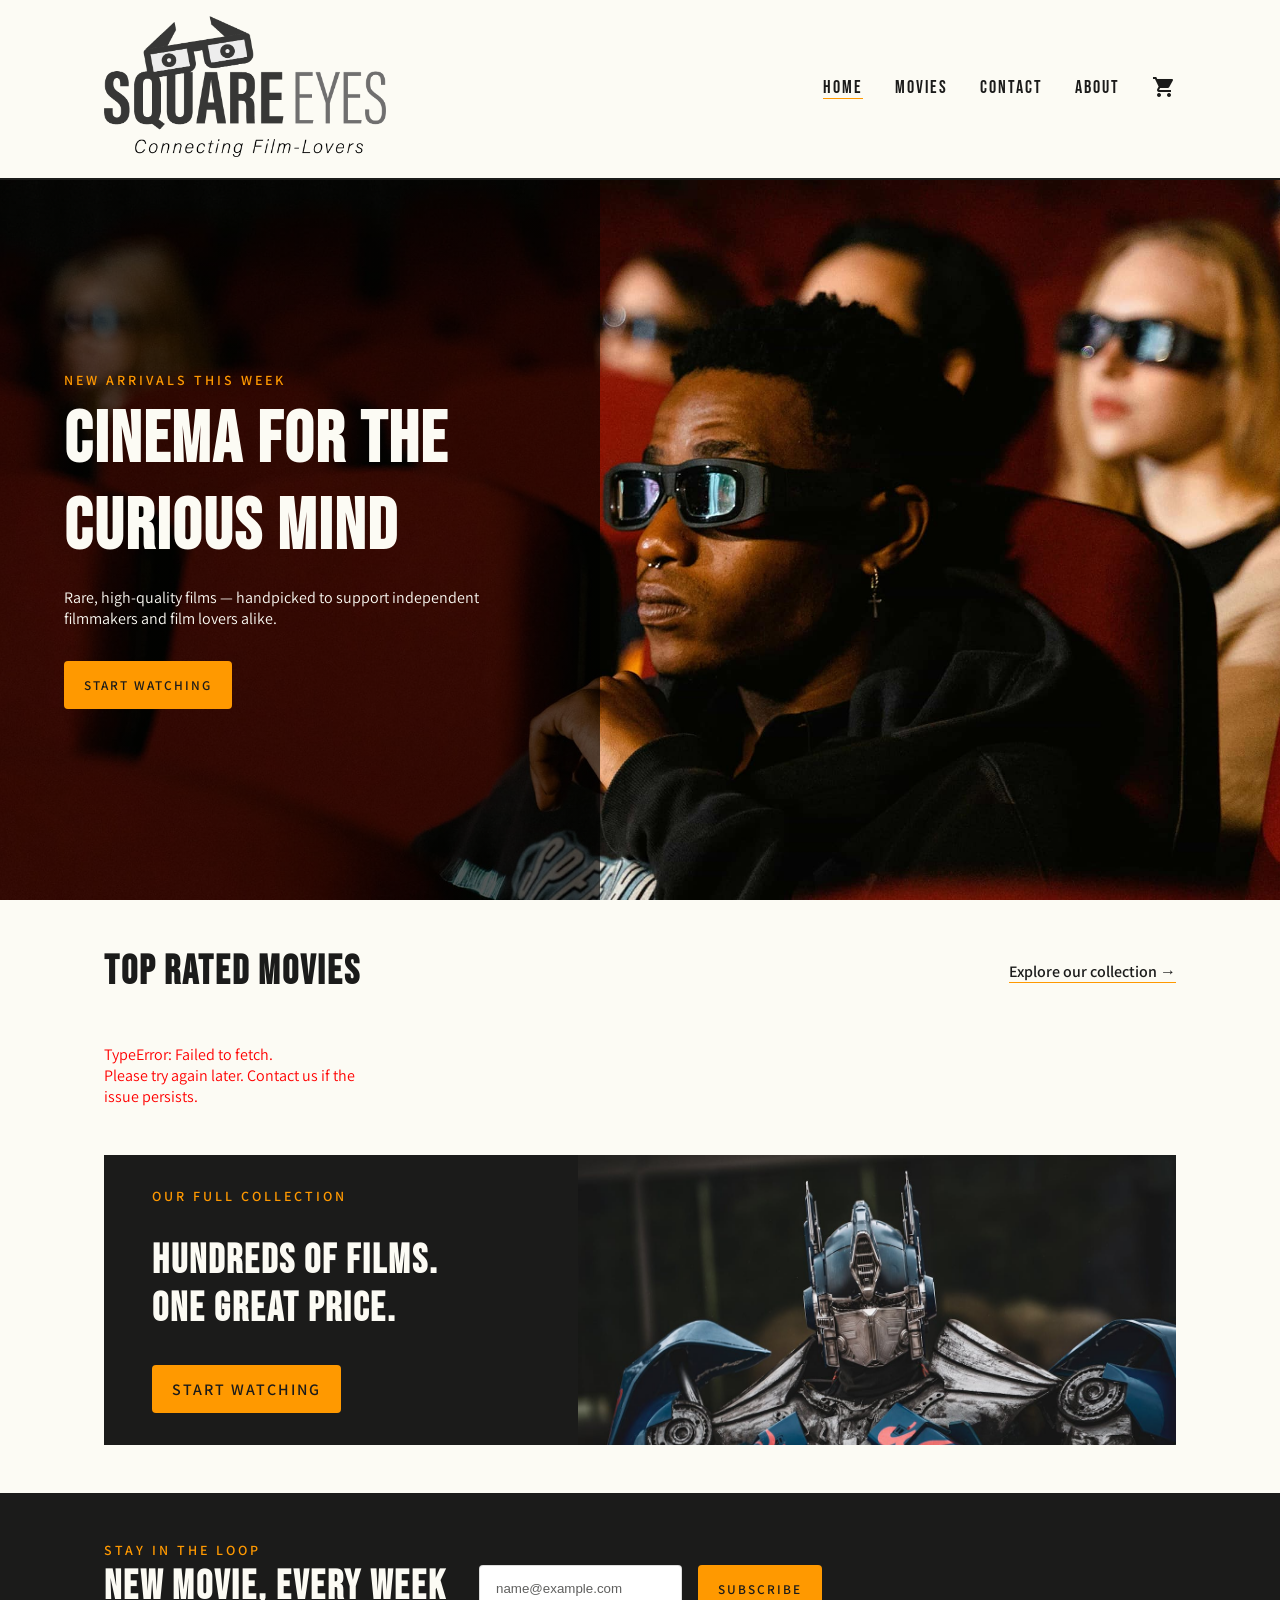
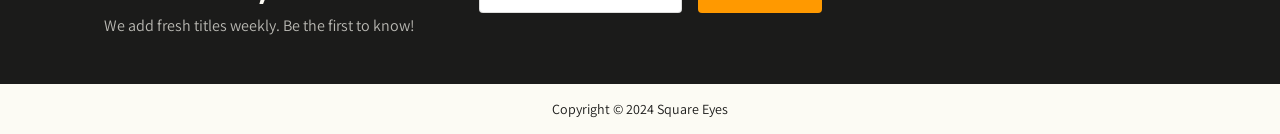
==== commit 175e59e5: "Removed comment" ====
--- a/public/index.html
+++ b/public/index.html
@@ -32,7 +32,6 @@
             </div>
             <div class="card-grid" id="movies-container">
                 <p id="loading">Fetching data, please wait...</p>
-                <!-- Dynamically populated by JS -->
             </div>
         </section>
         <section class="section-content">
--- a/public/assets/css/styles.css
+++ b/public/assets/css/styles.css
@@ -7,6 +7,9 @@
 }
 
 body {
+    display: flex;
+    flex-direction: column;
+    height: 100vh;
     background-color: var(--color-background);
     font-size: 1rem;
     font-family: var(--font-body), sans-serif;
@@ -78,14 +81,13 @@
 .btn-primary:hover {
     background-color: var(--color-background);
     border-color: var(--color-primary);
-    cursor: pointer;
 }
 
 .btn-filter {
     background: var(--color-background);
     color: var(--color-text);
     border-color: var(--color-border);
-    height: 2.25rem;
+    height: 2.5rem;
     padding-inline: var(--space-3);
 }
 
@@ -99,6 +101,11 @@
 }
 
 .btn-added-to-cart:hover {
+    background-color: var(--color-background);
+    border-color: var(--color-success);
+}
+
+.btn-added-to-cart.btn-remove-from-cart {
     background-color: var(--color-danger);
     border-color: transparent;
     color: var(--color-background);
@@ -274,7 +281,6 @@
 .card-content-row {
     display: flex;
     justify-content: space-between;
-    font-weight: 600;
     flex-wrap: wrap;
 }
 
@@ -288,25 +294,28 @@
     aspect-ratio: 2/3;
 }
 
-.card-tag {
+.tag {
     display: flex;
     align-items: center;
     height: 1.625rem;
     padding: var(--space-1);
     font-size: 0.875rem;
-    font-weight: 600;
     color: var(--color-background);
     background-color: var(--color-text);
     width: fit-content;
     border-radius: 0.25rem;
 }
 
-.card-prices {
+.rating, .price-current {
+    font-weight: 600;
+}
+
+.prices {
     display: flex;
     gap: var(--space-1);
 }
 
-.card-price-original {
+.price-original {
     color: var(--color-text-muted);
     text-decoration: line-through;
 }
@@ -436,16 +445,46 @@
 }
 
 .movie-detail {
-}
-
-.movie-info {
-}
-
-.checkout-summary {
-}
-
-.hidden {
-    display: none;
+    display: grid;
+    gap: var(--space-5);
+    grid-template-columns: 31.25rem 1fr;
+    grid-template-rows: 1fr auto auto 1fr;
+    grid-template-areas:
+        "image ."
+        "image title"
+        "image content"
+        "image .";
+}
+
+.movie-detail-cover-image {
+    grid-area: image;
+    width: 100%;
+    aspect-ratio: 2/3;
+}
+
+.movie-title {
+    grid-area: title;
+}
+
+.movie-detail-content {
+    grid-area: content;
+    display: flex;
+    flex-direction: column;
+    gap: var(--space-5);
+}
+
+.movie-detail-meta {
+    display: flex;
+    gap: var(--space-3);
+    align-items: center;
+}
+
+.movie-detail-meta p {
+    font-weight: 600;
+}
+
+.movie-detail-content .btn {
+    width: fit-content;
 }
 
 @media (max-width: 1024px) {
@@ -504,6 +543,15 @@
     .newsletter-form {
         width: 100%;
     }
+
+    .movie-detail {
+        grid-template-columns: 1fr;
+        grid-template-areas:
+            "title"
+            "image"
+            "content";
+    }
+
 }
 
 @media (max-width: 480px) {
